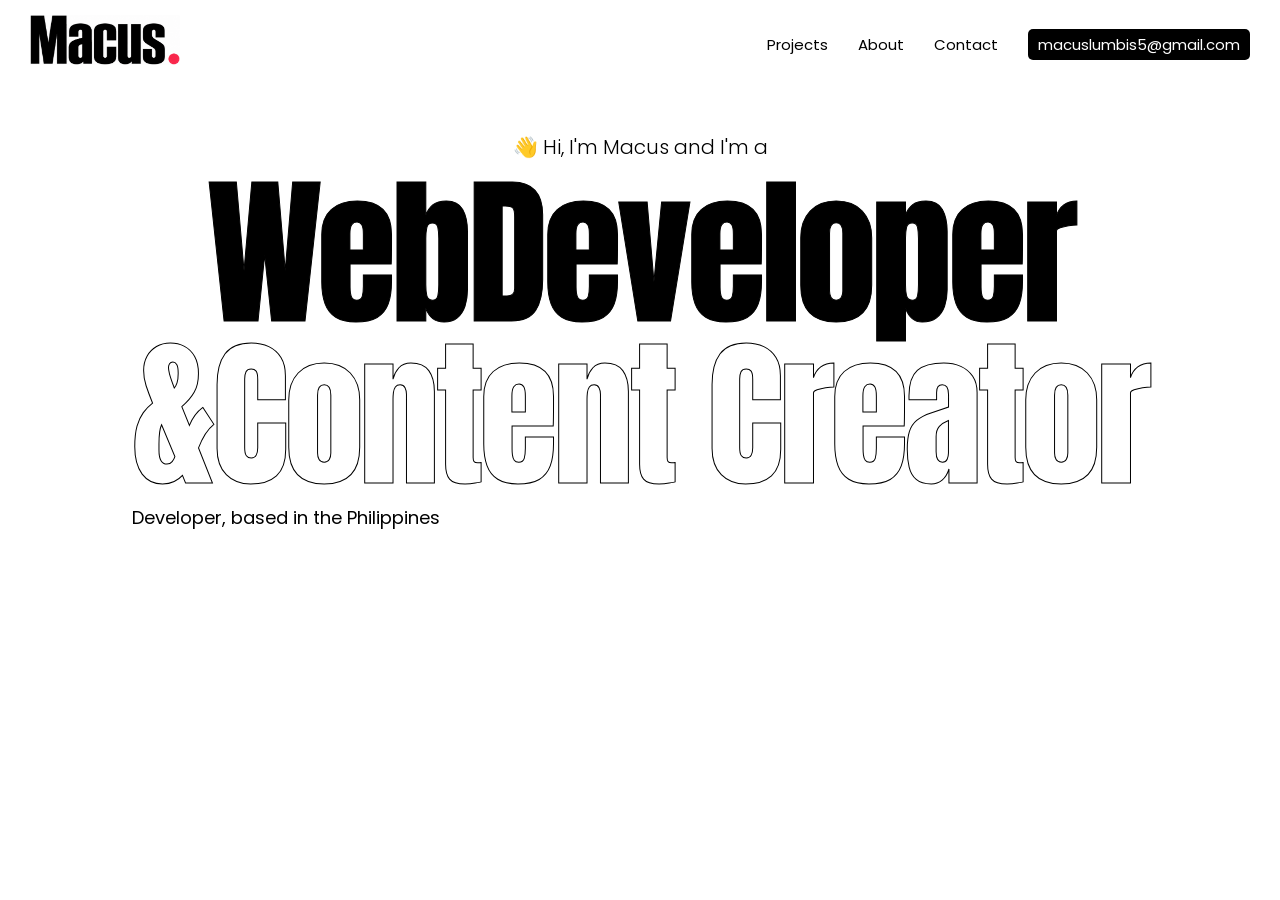
==== Frontend/index.html @ 8b5a583a "Home page" ====
<!DOCTYPE html>

<html lang="en">
    <head>
        <meta charset="UTF-8">
        <meta name="viewport" content="width=device-width, initial-scale=1.0">
        <title>Macus Portfolio</title>
        <link rel="stylesheet" href="style.css">
        <script src="script.js" defer></script>
        <link href="https://fonts.googleapis.com/css2?family=Poppins:wght@300;400;600;700&display=swap" rel="stylesheet">
        <link href="https://fonts.googleapis.com/css2?family=Anton&display=swap" rel="stylesheet">
    </head>

    <body>

        <nav class="navbar">

            <div class="logo">
                    <a href="#home" class="logo-link"> 
                        <img src="assets/images/logo.png" alt="logo" width="150" height="50">
                    </a>
            </div>

            <ul class="nav-links">
                
                <li> <a href="#Projects"> Projects </a></li>
                <li> <a href="#About"> About </a></li>
                <li> <a href="#Contact"> Contact </a></li>
                <li> <a href="mailto:macuslumbis5@gmail.com" class="email" id="email2"> macuslumbis5@gmail.com </a></li>
            </ul>
        </nav>

        <main id="home">
            <section class="hero">
                <p class="hero-hello">👋 Hi, I'm Macus and I'm a </p>

                <div class = "hero-content">

                    <h1 class="headline">
                        <a href="#projects" class="headline-word"> WebDeveloper </a>
                        <a href="#projects" class="headline-word"> &Content Creator</a>
                    </h1>
                
                

                    <p class = "hero-description"> Developer, based in the Philippines</p>
                </div>
            </section>
        </main>





    </body>
</html>
---- Frontend/style.css ----
* {
    margin: 0;
    padding: 0;
    box-sizing: border-box;

}

.navbar {
    position: fixed;
    inset: 0 0 auto 0;
    z-index: 100;
    display: flex;
    justify-content: space-between;
    align-items: center;
    padding: 15px 30px;
}

.nav-links {
    display: flex;
    list-style: none;
    gap: 30px;
}

.nav-links a {
    color: black;
    text-decoration: none;
    font-size: 15px;
}

html {
    font-size: clamp(12px, 1.5vw, 18px);
}

body {
    font-family: 'Poppins', sans-serif;
}

#email2 {
    color: white;
    border-radius: 5px;
    padding: 5px 10px;
    background-color: black;
    transition: padding .3s, box-shadow .3s;
}

#email2:hover {
    padding-left: 2rem;
    padding-right: 2rem;
    box-shadow: 0 1rem 2rem rgba(27,27,27,.15);
}

.hero {
    min-height: 70vh;
    padding: 9rem 5rem 4rem;
    display: flex;
    flex-direction: column;
    justify-content: center;
    transform: translateY(-30px);
    align-items: center;

    
}

.hero-hello,
.hero-location {
    font-size:20px;
    font-weight: 300;
}

.hero-hello {
    align-self: stretch;
    text-align: center;
}

.hero-location {
    width: 100%;
    text-align: left;
}

.headline {
    font-family: 'Anton', sans-serif;
    width: 100%;
    position: relative;
    flex-direction: column;
    font-size: 9rem;
    font-weight: 500;
    line-height: 1;
    letter-spacing: -0.03em;
    margin: .5rem 0;
    text-align: center;
    
}

.headline-word {
    
    display: block;
    font-size: inherit;
    font-family: inherit;
    font-weight: inherit;
    line-height: inherit;
    color: black;
    -webkit-text-stroke: 1px black;
    transition: color .4s ease;
    text-decoration: none;
}

.headline:has(.headline-word:hover) .headline-word:not(:hover),
.headline:has(.headline-word:focus-visible) .headline-word:not(:focus-visible) {
    color: transparent;
}

.headline-word:nth-child(2) {
    color: transparent;
}

.headline-word:nth-child(2):hover {
    color: black;
}
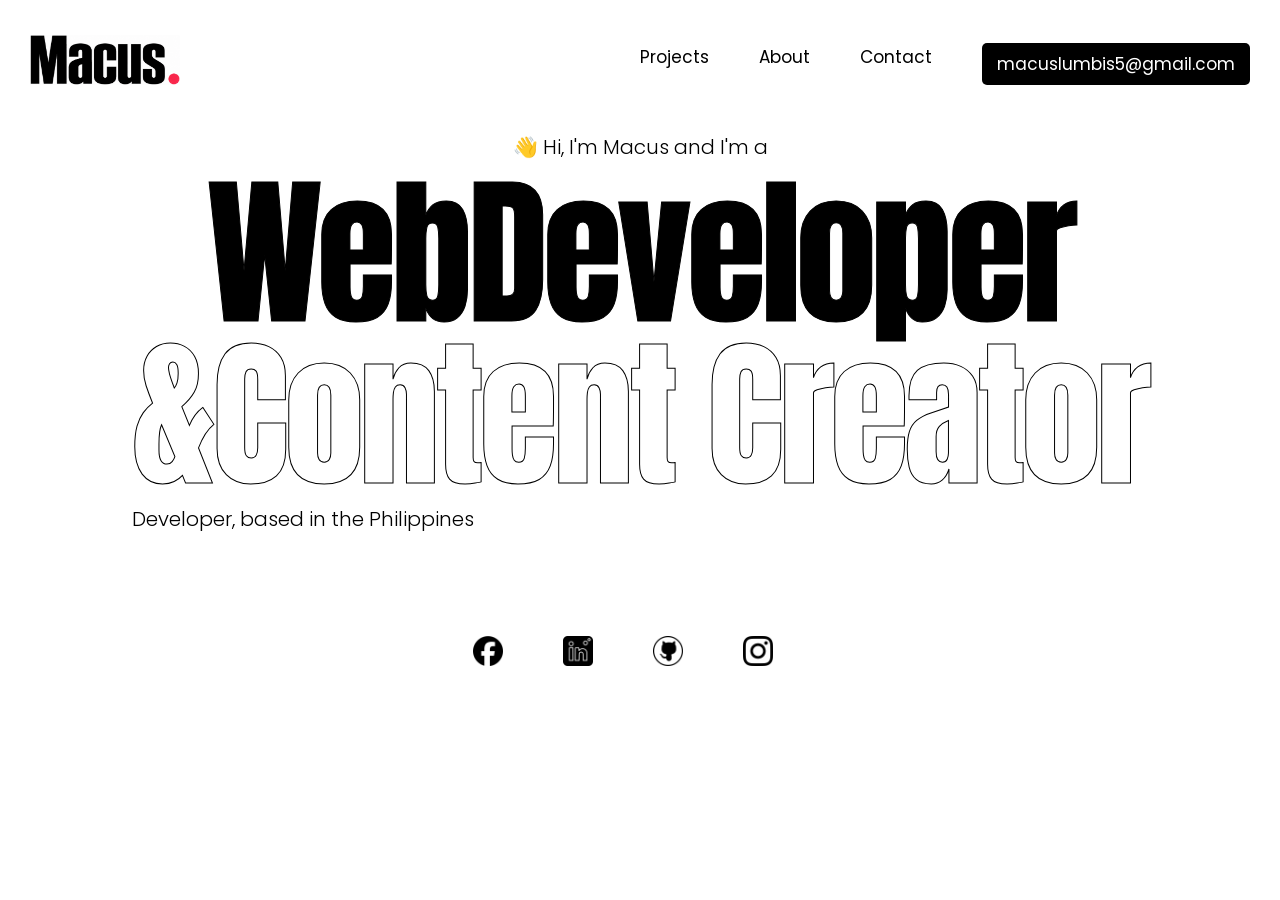
==== commit 5b31f0fb: "Added more in main page" ====
--- a/Frontend/index.html
+++ b/Frontend/index.html
@@ -23,9 +23,9 @@
 
             <ul class="nav-links">
                 
-                <li> <a href="#Projects"> Projects </a></li>
-                <li> <a href="#About"> About </a></li>
-                <li> <a href="#Contact"> Contact </a></li>
+                <li> <a href="#Projects"> <span>Projects</span> </a></li>
+                <li> <a href="#About"> <span> About </span> </a></li>
+                <li> <a href="#Contact"> <span> Contact </span> </a></li>
                 <li> <a href="mailto:macuslumbis5@gmail.com" class="email" id="email2"> macuslumbis5@gmail.com </a></li>
             </ul>
         </nav>
@@ -48,6 +48,24 @@
             </section>
         </main>
 
+        <div class = "social-links">
+            <a href = "https://www.facebook.com/macus.lumbis" target="_blank" rel="noopener noreferrer" aria-label="Facebook">
+                <img src="assets/icons/facebook.png" alt="Facebook">
+            </a>
+
+            <a href = "https://www.linkedin.com/in/macus-lumbis-49733b410" target="_blank" rel="noopener noreferrer" aria-label="LinkedIn">
+                <img src="assets/icons/linkedin.png" alt="LinkedIn">
+            </a>
+
+            <a href = "https://github.com/mojo1117" target="_blank" rel="noopener noreferrer" aria-label="GitHub">
+                <img src="assets/icons/github.png" alt="GitHub">
+            </a>
+
+            <a href = "https://www.instagram.com/mjocatt/" target="_blank" rel="noopener noreferrer" aria-label="Instagram">
+                <img src="assets/icons/instagram.png" alt="Instagram">
+            </a>
+        </div>
+
 
 
 
--- a/Frontend/style.css
+++ b/Frontend/style.css
@@ -9,22 +9,42 @@
     position: fixed;
     inset: 0 0 auto 0;
     z-index: 100;
+
     display: flex;
     justify-content: space-between;
     align-items: center;
+
+    width: 100%;
+    max-width: 1460px;
+    margin-top: 20px;
     padding: 15px 30px;
+
+    left: 50%;
+    transform: translateX(-50%);
+    
+    
+}
+
+.nav-links a span {
+    display: inline-block;
+    transition: transform 0.3s ease;
+}
+
+.nav-links a:hover span {
+    transform: translateY(-5px);
 }
 
 .nav-links {
     display: flex;
     list-style: none;
-    gap: 30px;
+    gap: 50px;
 }
 
 .nav-links a {
+    display: inline-block;
     color: black;
     text-decoration: none;
-    font-size: 15px;
+    font-size: 17px;
 }
 
 html {
@@ -38,7 +58,7 @@
 #email2 {
     color: white;
     border-radius: 5px;
-    padding: 5px 10px;
+    padding: 8px 15px;
     background-color: black;
     transition: padding .3s, box-shadow .3s;
 }
@@ -62,7 +82,7 @@
 }
 
 .hero-hello,
-.hero-location {
+.hero-description {
     font-size:20px;
     font-weight: 300;
 }
@@ -115,4 +135,44 @@
 
 .headline-word:nth-child(2):hover {
     color: black;
-}+}
+
+.social-links {
+    display: flex;
+    justify-content: center;
+    align-items: center;
+    gap: 25px;
+    margin-top: 0rem;
+
+}
+
+.social-links a {
+    display: block;
+    width: 65px;
+    height: 65px;
+    flex-shrink: 0;
+    transition: transform 0.3s ease;
+}
+
+.social-links img {
+    display: block;
+    width: 30px;
+    height: 30px;
+    object-fit: contain;
+}
+
+.social-links a:hover {
+    transform: translateY(-5px) scale(1.05);
+}
+
+
+@media (max-width: 600px) {
+    .social-links {
+        gap: 15px;
+    }
+
+    .social-links a {
+        width: 15px;
+        height: 15px;
+    }
+}
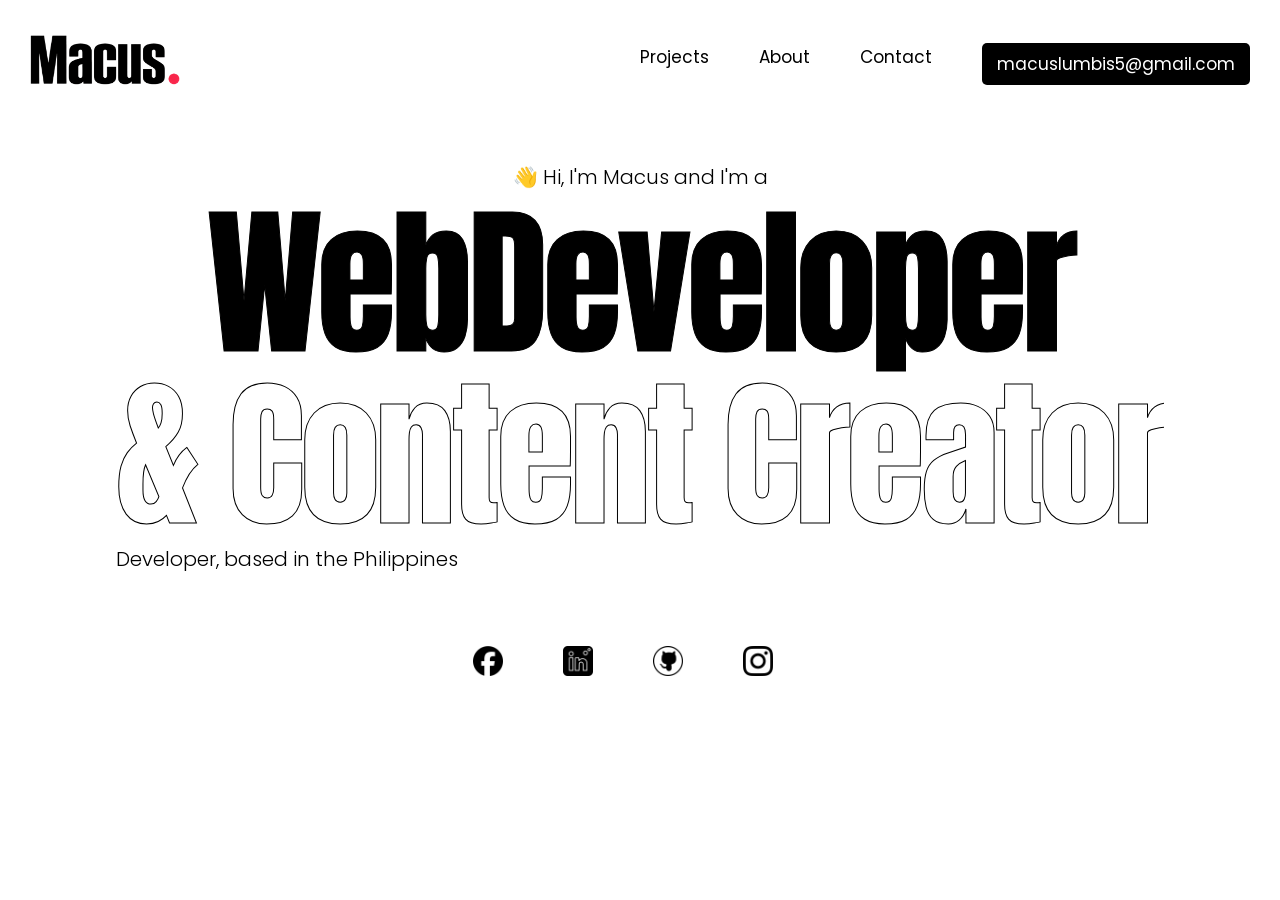
==== commit 4666ce14: "Added Portfolio Page" ====
--- a/Frontend/index.html
+++ b/Frontend/index.html
@@ -1,74 +1,92 @@
 <!DOCTYPE html>
+<html lang="en">
+<head>
+    <meta charset="UTF-8">
+    <meta name="viewport" content="width=device-width, initial-scale=1.0">
+    <title>Macus Portfolio</title>
 
-<html lang="en">
-    <head>
-        <meta charset="UTF-8">
-        <meta name="viewport" content="width=device-width, initial-scale=1.0">
-        <title>Macus Portfolio</title>
-        <link rel="stylesheet" href="style.css">
-        <script src="script.js" defer></script>
-        <link href="https://fonts.googleapis.com/css2?family=Poppins:wght@300;400;600;700&display=swap" rel="stylesheet">
-        <link href="https://fonts.googleapis.com/css2?family=Anton&display=swap" rel="stylesheet">
-    </head>
+    <link href="https://fonts.googleapis.com/css2?family=Poppins:wght@300;400;600;700&display=swap" rel="stylesheet">
+    <link href="https://fonts.googleapis.com/css2?family=Anton&display=swap" rel="stylesheet">
+    <link rel="stylesheet" href="style.css">
+    <script src="script.js" defer></script>
 
-    <body>
+    <noscript>
+        <style>
+            .preloader { display: none; }
+            body:not(.is-loaded) { overflow: auto; }
+            .reveal, .headline-word, main { opacity: 1; transform: none; }
+        </style>
+    </noscript>
+</head>
 
-        <nav class="navbar">
+<body>
 
-            <div class="logo">
-                    <a href="#home" class="logo-link"> 
-                        <img src="assets/images/logo.png" alt="logo" width="150" height="50">
-                    </a>
-            </div>
+    <div class="preloader" aria-hidden="true">
+        <div class="preloader-panel preloader-panel--a"></div>
+        <div class="preloader-panel preloader-panel--b"></div>
+        <span class="preloader-logo"><img src="assets/images/logowhite.png" alt="logo" width="200" height="100"></span>
+    </div>
 
-            <ul class="nav-links">
-                
-                <li> <a href="#Projects"> <span>Projects</span> </a></li>
-                <li> <a href="#About"> <span> About </span> </a></li>
-                <li> <a href="#Contact"> <span> Contact </span> </a></li>
-                <li> <a href="mailto:macuslumbis5@gmail.com" class="email" id="email2"> macuslumbis5@gmail.com </a></li>
-            </ul>
-        </nav>
-
-        <main id="home">
-            <section class="hero">
-                <p class="hero-hello">👋 Hi, I'm Macus and I'm a </p>
-
-                <div class = "hero-content">
-
-                    <h1 class="headline">
-                        <a href="#projects" class="headline-word"> WebDeveloper </a>
-                        <a href="#projects" class="headline-word"> &Content Creator</a>
-                    </h1>
-                
-                
-
-                    <p class = "hero-description"> Developer, based in the Philippines</p>
-                </div>
-            </section>
-        </main>
-
-        <div class = "social-links">
-            <a href = "https://www.facebook.com/macus.lumbis" target="_blank" rel="noopener noreferrer" aria-label="Facebook">
-                <img src="assets/icons/facebook.png" alt="Facebook">
-            </a>
-
-            <a href = "https://www.linkedin.com/in/macus-lumbis-49733b410" target="_blank" rel="noopener noreferrer" aria-label="LinkedIn">
-                <img src="assets/icons/linkedin.png" alt="LinkedIn">
-            </a>
-
-            <a href = "https://github.com/mojo1117" target="_blank" rel="noopener noreferrer" aria-label="GitHub">
-                <img src="assets/icons/github.png" alt="GitHub">
-            </a>
-
-            <a href = "https://www.instagram.com/mjocatt/" target="_blank" rel="noopener noreferrer" aria-label="Instagram">
-                <img src="assets/icons/instagram.png" alt="Instagram">
+    <nav class="navbar">
+        <div class="logo reveal" style="--i:0">
+            <a href="index.html" class="logo-link">
+                <img src="assets/images/logo.png" alt="logo" width="150" height="50">
             </a>
         </div>
 
+        <ul class="nav-links reveal" style="--i:1">
+            <li><a href="projects.html"><span>Projects</span></a></li>
+            <li><a href="#about"><span>About</span></a></li>
+            <li><a href="#contact"><span>Contact</span></a></li>
+            <li><a href="mailto:macuslumbis5@gmail.com" class="email" id="email2">macuslumbis5@gmail.com</a></li>
+        </ul>
+    </nav>
 
+    <main id="home">
+        <section class="hero">
+            <p class="hero-hello reveal" style="--i:0">👋 Hi, I'm Macus and I'm a</p>
 
+            <div class="hero-content">
+                <h1 class="headline">
+                    <span class="headline-line">
+                        <a href="#projects" class="headline-word" style="--i:1">WebDeveloper</a>
+                    </span>
+                    <span class="headline-line">
+                        <a href="#projects" class="headline-word" style="--i:2">&amp; Content Creator</a>
+                    </span>
+                </h1>
 
+                <p class="hero-description reveal" style="--i:3">Developer, based in the Philippines</p>
+            </div>
+        </section>
+    </main>
 
-    </body>
+    <div class="social-links reveal" style="--i:4">
+        <a href="https://www.facebook.com/macus.lumbis" target="_blank" rel="noopener noreferrer" aria-label="Facebook">
+            <img src="assets/icons/facebook.png" alt="Facebook">
+        </a>
+
+        <a href="https://www.linkedin.com/in/macus-lumbis-49733b410" target="_blank" rel="noopener noreferrer" aria-label="LinkedIn">
+            <img src="assets/icons/linkedin.png" alt="LinkedIn">
+        </a>
+
+        <a href="https://github.com/mojo1117" target="_blank" rel="noopener noreferrer" aria-label="GitHub">
+            <img src="assets/icons/github.png" alt="GitHub">
+        </a>
+
+        <a href="https://www.instagram.com/mjocatt/" target="_blank" rel="noopener noreferrer" aria-label="Instagram">
+            <img src="assets/icons/instagram.png" alt="Instagram">
+        </a>
+    </div>
+    <div class="cursor" aria-hidden="true">
+    <div class="cursor__circle">
+        <svg viewBox="0 0 24 24" fill="none" stroke="currentColor"
+             stroke-width="2.6" stroke-linecap="round" stroke-linejoin="round">
+            <path d="M6 18L18 6M8 6h10v10"/>
+        </svg>
+    </div>
+</div>
+</div>
+
+</body>
 </html>
--- a/Frontend/style.css
+++ b/Frontend/style.css
@@ -1,9 +1,20 @@
+
+
 * {
     margin: 0;
     padding: 0;
     box-sizing: border-box;
-
-}
+}
+
+html {
+    font-size: clamp(12px, 1.5vw, 18px);
+}
+
+body {
+    font-family: 'Poppins', sans-serif;
+}
+
+
 
 .navbar {
     position: fixed;
@@ -21,17 +32,6 @@
 
     left: 50%;
     transform: translateX(-50%);
-    
-    
-}
-
-.nav-links a span {
-    display: inline-block;
-    transition: transform 0.3s ease;
-}
-
-.nav-links a:hover span {
-    transform: translateY(-5px);
 }
 
 .nav-links {
@@ -47,12 +47,13 @@
     font-size: 17px;
 }
 
-html {
-    font-size: clamp(12px, 1.5vw, 18px);
-}
-
-body {
-    font-family: 'Poppins', sans-serif;
+.nav-links a span {
+    display: inline-block;
+    transition: transform 0.3s ease;
+}
+
+.nav-links a:hover span {
+    transform: translateY(-5px);
 }
 
 #email2 {
@@ -66,8 +67,10 @@
 #email2:hover {
     padding-left: 2rem;
     padding-right: 2rem;
-    box-shadow: 0 1rem 2rem rgba(27,27,27,.15);
-}
+    box-shadow: 0 1rem 2rem rgba(27, 27, 27, .15);
+}
+
+
 
 .hero {
     min-height: 70vh;
@@ -75,15 +78,12 @@
     display: flex;
     flex-direction: column;
     justify-content: center;
-    transform: translateY(-30px);
     align-items: center;
-
-    
 }
 
 .hero-hello,
 .hero-description {
-    font-size:20px;
+    font-size: 20px;
     font-weight: 300;
 }
 
@@ -92,7 +92,7 @@
     text-align: center;
 }
 
-.hero-location {
+.hero-description {
     width: 100%;
     text-align: left;
 }
@@ -101,18 +101,15 @@
     font-family: 'Anton', sans-serif;
     width: 100%;
     position: relative;
-    flex-direction: column;
     font-size: 9rem;
     font-weight: 500;
     line-height: 1;
     letter-spacing: -0.03em;
     margin: .5rem 0;
     text-align: center;
-    
 }
 
 .headline-word {
-    
     display: block;
     font-size: inherit;
     font-family: inherit;
@@ -120,30 +117,32 @@
     line-height: inherit;
     color: black;
     -webkit-text-stroke: 1px black;
-    transition: color .4s ease;
     text-decoration: none;
 }
+
 
 .headline:has(.headline-word:hover) .headline-word:not(:hover),
 .headline:has(.headline-word:focus-visible) .headline-word:not(:focus-visible) {
     color: transparent;
 }
 
-.headline-word:nth-child(2) {
+
+.headline-line:nth-child(2) .headline-word {
     color: transparent;
 }
 
-.headline-word:nth-child(2):hover {
+.headline-line:nth-child(2) .headline-word:hover {
     color: black;
 }
+
+
 
 .social-links {
     display: flex;
     justify-content: center;
     align-items: center;
     gap: 25px;
-    margin-top: 0rem;
-
+    margin-top: 0;
 }
 
 .social-links a {
@@ -165,14 +164,175 @@
     transform: translateY(-5px) scale(1.05);
 }
 
-
 @media (max-width: 600px) {
     .social-links {
         gap: 15px;
     }
 
     .social-links a {
-        width: 15px;
-        height: 15px;
+        width: 45px;
+        height: 45px;
     }
 }
+
+
+
+:root {
+    --ease: cubic-bezier(.77, 0, .175, 1);
+    --start: 1.2s;
+}
+
+
+body:not(.is-loaded) {
+    overflow: hidden;
+}
+
+
+.preloader {
+    position: fixed;
+    inset: 0;
+    z-index: 1000;
+}
+
+.preloader-panel {
+    position: absolute;
+    inset: 0;
+    background: black;
+    transition: transform 1.4s var(--ease) .5s;
+}
+
+.preloader-panel--a {
+    clip-path: polygon(0 0, calc(100% + 2px) 0, 0 calc(100% + 2px));
+}
+
+.preloader-panel--b {
+    clip-path: polygon(100% 0, 100% 100%, 0 100%);
+}
+
+.preloader-logo {
+    position: absolute;
+    left: 90%;
+    top: 90%;
+    translate: -50% -50%;
+   
+    transition: transform .9s var(--ease) .5s, opacity .6s ease .5s;
+}
+
+.is-loaded .preloader-panel--a {
+    transform: translate(-100%, -100%);
+}
+
+.is-loaded .preloader-panel--b {
+    transform: translate(100%, 100%);
+}
+
+.is-loaded .preloader-logo {
+    transform: translateY(200%);
+    opacity: 0;
+}
+
+.is-loaded .preloader {
+    visibility: hidden;
+    transition: visibility 0s linear 2s;
+}
+
+
+main {
+    transform: translateY(40px);
+    transition: transform 1.4s var(--ease) .5s;
+}
+
+.is-loaded main {
+    transform: none;
+}
+
+
+.reveal {
+    opacity: 0;
+    transform: translateY(1.5rem);
+    transition: opacity .9s ease, transform 1.1s var(--ease);
+    transition-delay: calc(var(--start) + var(--i, 0) * .12s);
+}
+
+.is-loaded .reveal {
+    opacity: 1;
+    transform: none;
+}
+
+
+.headline-line {
+    display: block;
+    overflow: hidden;
+    padding-block: .06em;
+    margin-block: -.06em;
+}
+
+.headline-word {
+    transform: translateY(110%);
+    transition:
+        color .4s ease,
+        transform 1.2s var(--ease) calc(var(--start) + var(--i, 0) * .12s);
+}
+
+.is-loaded .headline-word {
+    transform: none;
+}
+
+
+@media (prefers-reduced-motion: reduce) {
+    .preloader { display: none; }
+    body:not(.is-loaded) { overflow: auto; }
+    main, .reveal, .headline-word {
+        opacity: 1;
+        transform: none;
+        transition: none;
+    }
+}
+
+
+
+.cursor {
+    position: fixed;
+    top: 0;
+    left: 0;
+    width: 0;
+    height: 0;
+    z-index: 9999;
+    pointer-events: none;
+}
+
+.cursor__circle {
+    position: absolute;
+    top: -2.75rem;               
+    left: -2.75rem;              
+    width: 5.5rem;
+    height: 5.5rem;
+    display: grid;
+    place-items: center;
+    background: white;
+    color: #1b1b1b;              
+    border: .3rem solid #1b1b1b;
+    border-radius: 50%;
+    scale: 0;                   
+    transition: scale .45s var(--ease);
+}
+
+.cursor.is-active .cursor__circle {
+    scale: 1;
+}
+
+.cursor__circle svg {
+    width: 45%;
+    height: 45%;
+}
+
+/* only on devices with a real mouse */
+@media (hover: hover) and (pointer: fine) {
+    .headline-word {
+        cursor: none;            
+    }
+}
+
+@media (hover: none), (pointer: coarse) {
+    .cursor { display: none; }
+}
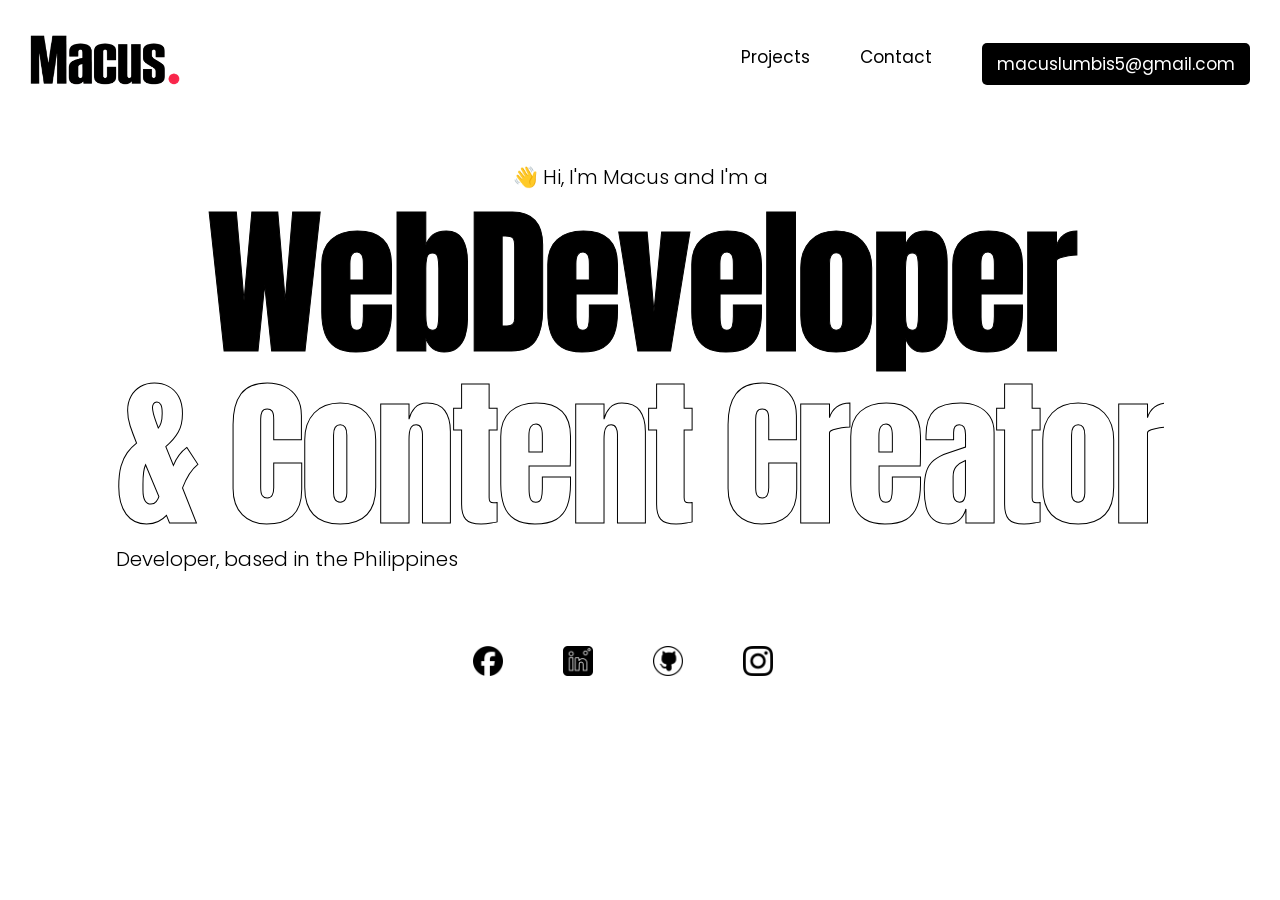
==== commit d4c42a0f: "Added Contact Page" ====
--- a/Frontend/index.html
+++ b/Frontend/index.html
@@ -36,8 +36,7 @@
 
         <ul class="nav-links reveal" style="--i:1">
             <li><a href="projects.html"><span>Projects</span></a></li>
-            <li><a href="#about"><span>About</span></a></li>
-            <li><a href="#contact"><span>Contact</span></a></li>
+            <li><a href="contact.html"><span>Contact</span></a></li>
             <li><a href="mailto:macuslumbis5@gmail.com" class="email" id="email2">macuslumbis5@gmail.com</a></li>
         </ul>
     </nav>
